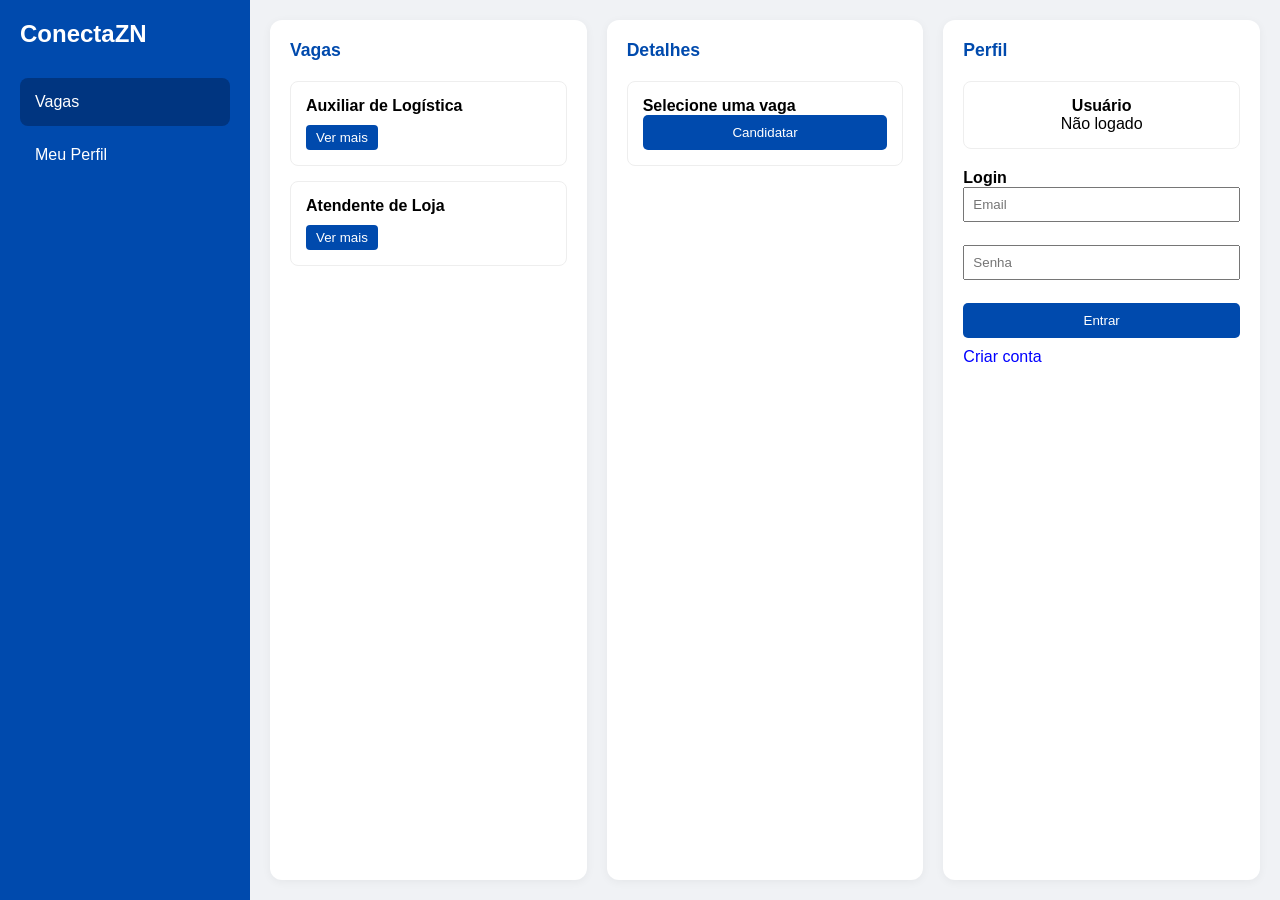
==== index.html @ 75117293 "primeiro commit" ====
<!DOCTYPE html>
<html lang="pt-br">
<head>
    <meta charset="UTF-8">
    <meta name="viewport" content="width=device-width, initial-scale=1.0">
    <title>ConectaZN</title>
    <link rel="stylesheet" href="style.css">
</head>
<body>

<div class="container">

    <nav class="sidebar">
        <h2>ConectaZN</h2>
        <ul>
            <li class="active">Vagas</li>
            <li>Meu Perfil</li>
        </ul>
    </nav>

    <main class="content">

        <!-- VAGAS -->
        <section class="column">
            <h3>Vagas</h3>

            <div class="card">
                <h4>Auxiliar de Logística</h4>
                <button class="btn-small">Ver mais</button>
            </div>

            <div class="card">
                <h4>Atendente de Loja</h4>
                <button class="btn-small">Ver mais</button>
            </div>
        </section>

        <!-- DETALHES -->
        <section class="column">
            <h3>Detalhes</h3>
            <div class="details">
                <h4 id="det-titulo">Selecione uma vaga</h4>
                <p id="det-empresa"></p>
                <p id="det-salario"></p>
                <p id="det-desc"></p>
                <button class="btn-primary" id="btn-candidatar">Candidatar</button>
            </div>
        </section>

        <!-- PERFIL -->
        <section class="column">
            <h3>Perfil</h3>

            <div class="profile-card">
                <h4 id="nome-usuario">Usuário</h4>
                <p id="status-usuario">Não logado</p>
            </div>

            <!-- AUTH -->
            <div class="auth-box">
                <h4 id="auth-title">Login</h4>

                <input type="text" id="auth-email" placeholder="Email"><br><br>
                <input type="password" id="auth-senha" placeholder="Senha"><br><br>

                <button class="btn-primary" id="btn-auth">Entrar</button>

                <div id="tipo-conta" style="display:none;">
                    <p>Tipo:</p>
                    <button class="btn-small" id="tipo-usuario">Candidato</button>
                    <button class="btn-small" id="tipo-empresa">Empresa</button>
                </div>

                <p style="margin-top:10px;">
                    <span id="toggle-cadastro" style="cursor:pointer;color:blue;">
                        Criar conta
                    </span>
                </p>
            </div>
        </section>

    </main>
</div>

<script src="script.js"></script>
</body>
</html>
---- style.css ----
* {
    margin: 0;
    padding: 0;
    box-sizing: border-box;
    font-family: 'Segoe UI', Tahoma, Geneva, Verdana, sans-serif;
}

body {
    background-color: #f0f2f5;
    height: 100vh;
}

.container {
    display: flex;
    height: 100%;
}

/* Barra Lateral */
.sidebar {
    width: 250px;
    background-color: #004aad;
    color: white;
    padding: 20px;
    display: flex;
    flex-direction: column;
}

.sidebar h2 { margin-bottom: 30px; }

.sidebar ul { list-style: none; }

.sidebar li {
    padding: 15px;
    cursor: pointer;
    border-radius: 8px;
    margin-bottom: 5px;
}

.sidebar li.active, .sidebar li:hover {
    background-color: #003580;
}

/* Área Principal */
.content {
    flex: 1;
    display: grid;
    grid-template-columns: 1fr 1fr 1fr;
    gap: 20px;
    padding: 20px;
}

.column {
    background: #ffffff;
    border-radius: 12px;
    padding: 20px;
    box-shadow: 0 2px 10px rgba(0,0,0,0.05);
}

h3 {
    color: #004aad;
    margin-bottom: 20px;
    font-size: 1.1rem;
}

/* Cards e Botões */
.card, .details, .profile-card {
    border: 1px solid #eee;
    padding: 15px;
    border-radius: 8px;
    margin-bottom: 15px;
}

.btn-primary {
    background: #004aad;
    color: white;
    border: none;
    padding: 10px 20px;
    border-radius: 5px;
    cursor: pointer;
    width: 100%;
}

.btn-small {
    background: #004aad;
    color: white;
    border: none;
    padding: 5px 10px;
    border-radius: 4px;
    margin-top: 10px;
}

.profile-pic {
    width: 80px;
    height: 80px;
    background: #ddd;
    border-radius: 50%;
    margin: 0 auto 10px;
}

.profile-card { text-align: center; }

.auth-box {
    margin-top: 20px;
}

.auth-box input {
    width: 100%;
    padding: 8px;
    margin-bottom: 5px;
}
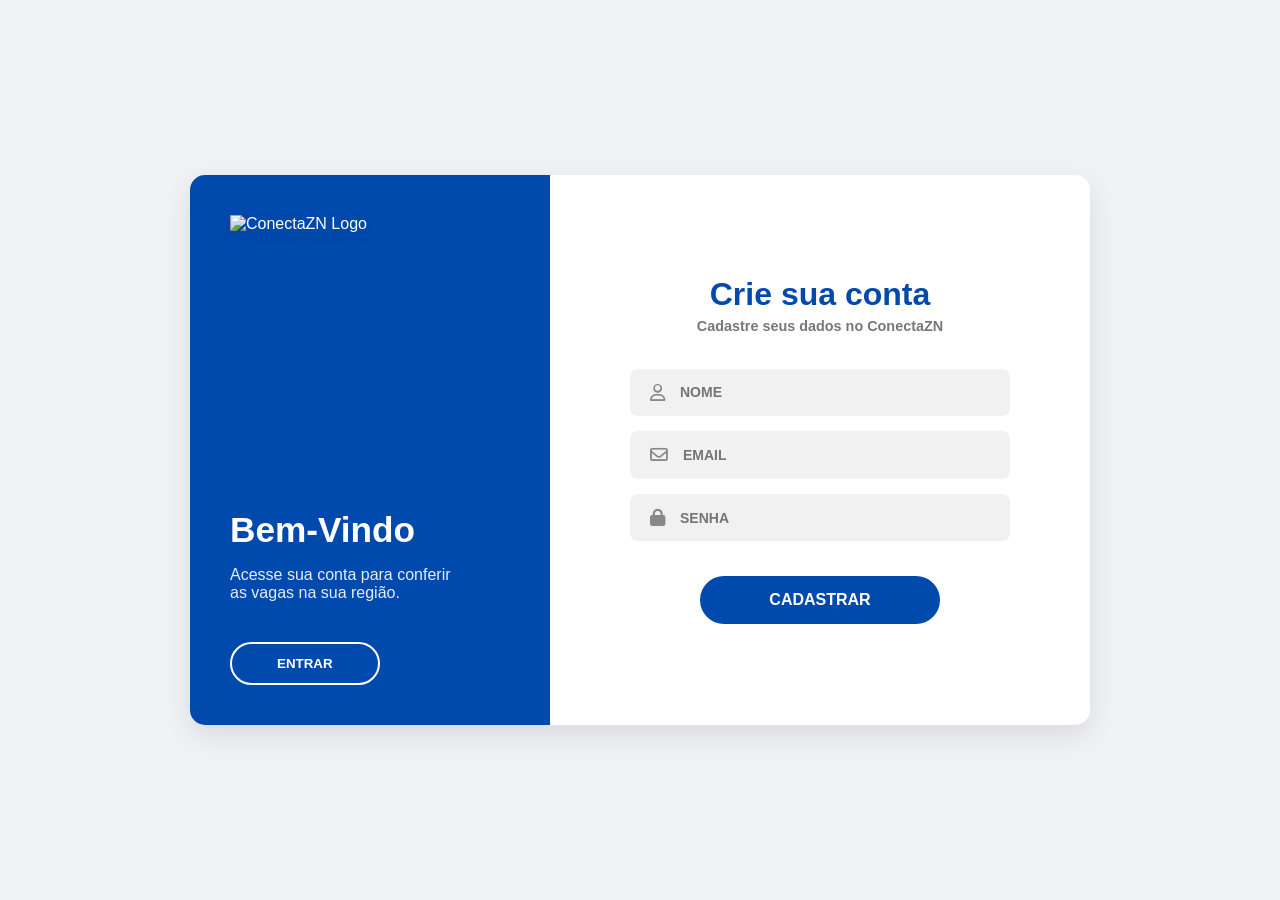
==== commit 318ede12: "atualizando" ====
--- a/index.html
+++ b/index.html
@@ -2,86 +2,53 @@
 <html lang="pt-br">
 <head>
     <meta charset="UTF-8">
-    <meta name="viewport" content="width=device-width, initial-scale=1.0">
-    <title>ConectaZN</title>
+    <title>ConectaZN - Login</title>
+    <link rel="stylesheet" href="https://cdnjs.cloudflare.com/ajax/libs/font-awesome/6.4.0/css/all.min.css">
     <link rel="stylesheet" href="style.css">
 </head>
 <body>
 
-<div class="container">
-
-    <nav class="sidebar">
-        <h2>ConectaZN</h2>
-        <ul>
-            <li class="active">Vagas</li>
-            <li>Meu Perfil</li>
-        </ul>
-    </nav>
-
-    <main class="content">
-
-        <!-- VAGAS -->
-        <section class="column">
-            <h3>Vagas</h3>
-
-            <div class="card">
-                <h4>Auxiliar de Logística</h4>
-                <button class="btn-small">Ver mais</button>
+    <div class="container">
+        <div class="card">
+            
+            <div class="painel-esquerdo">
+                <div class="logo-area">
+                    <img src="fotos/759b31a5-5b0c-4973-afcf-1857b90b463b-Photoroom.png" alt="ConectaZN Logo" class="brand-logo">
+                </div>
+                
+                <div class="conteudo-texto">
+                    <h2>Bem-Vindo</h2>
+                    <p>Acesse sua conta para conferir<br>as vagas na sua região.</p>
+                    <button class="btn-outline">ENTRAR</button>
+                </div>
             </div>
 
-            <div class="card">
-                <h4>Atendente de Loja</h4>
-                <button class="btn-small">Ver mais</button>
-            </div>
-        </section>
+            <div class="painel-direito">
+                <h2>Crie sua conta</h2>
+                <p class="subtitulo">Cadastre seus dados no ConectaZN</p>
 
-        <!-- DETALHES -->
-        <section class="column">
-            <h3>Detalhes</h3>
-            <div class="details">
-                <h4 id="det-titulo">Selecione uma vaga</h4>
-                <p id="det-empresa"></p>
-                <p id="det-salario"></p>
-                <p id="det-desc"></p>
-                <button class="btn-primary" id="btn-candidatar">Candidatar</button>
-            </div>
-        </section>
-
-        <!-- PERFIL -->
-        <section class="column">
-            <h3>Perfil</h3>
-
-            <div class="profile-card">
-                <h4 id="nome-usuario">Usuário</h4>
-                <p id="status-usuario">Não logado</p>
+                <form action="#">
+                    <div class="input-box">
+                        <i class="fa-regular fa-user"></i>
+                        <input type="text" placeholder="NOME" required>
+                    </div>
+                    
+                    <div class="input-box">
+                        <i class="fa-regular fa-envelope"></i>
+                        <input type="email" placeholder="EMAIL" required>
+                    </div>
+                    
+                    <div class="input-box">
+                        <i class="fa-solid fa-lock"></i>
+                        <input type="password" placeholder="SENHA" required>
+                    </div>
+                    
+                    <button type="submit" class="btn-solido">CADASTRAR</button>
+                </form>
             </div>
 
-            <!-- AUTH -->
-            <div class="auth-box">
-                <h4 id="auth-title">Login</h4>
+        </div>
+    </div>
 
-                <input type="text" id="auth-email" placeholder="Email"><br><br>
-                <input type="password" id="auth-senha" placeholder="Senha"><br><br>
-
-                <button class="btn-primary" id="btn-auth">Entrar</button>
-
-                <div id="tipo-conta" style="display:none;">
-                    <p>Tipo:</p>
-                    <button class="btn-small" id="tipo-usuario">Candidato</button>
-                    <button class="btn-small" id="tipo-empresa">Empresa</button>
-                </div>
-
-                <p style="margin-top:10px;">
-                    <span id="toggle-cadastro" style="cursor:pointer;color:blue;">
-                        Criar conta
-                    </span>
-                </p>
-            </div>
-        </section>
-
-    </main>
-</div>
-
-<script src="script.js"></script>
 </body>
 </html>
--- a/style.css
+++ b/style.css
@@ -1,3 +1,4 @@
+/* RESET PADRÃO */
 * {
     margin: 0;
     padding: 0;
@@ -5,106 +6,151 @@
     font-family: 'Segoe UI', Tahoma, Geneva, Verdana, sans-serif;
 }
 
+/* CENTRALIZAÇÃO DA TELA */
 body {
     background-color: #f0f2f5;
+    display: flex;
+    justify-content: center;
+    align-items: center;
     height: 100vh;
 }
 
-.container {
+/* CONTAINER PRINCIPAL (O CARD) */
+.card {
+    background-color: #ffffff;
+    width: 900px;
+    min-height: 550px;
     display: flex;
-    height: 100%;
+    border-radius: 15px;
+    box-shadow: 0 10px 30px rgba(0, 0, 0, 0.1);
+    overflow: hidden;
 }
 
-/* Barra Lateral */
-.sidebar {
-    width: 250px;
-    background-color: #004aad;
+/* PAINEL ESQUERDO (AZUL) */
+.painel-esquerdo {
+    background-color: #004aad; /* Azul principal da marca */
+    width: 40%;
     color: white;
-    padding: 20px;
+    padding: 40px;
     display: flex;
     flex-direction: column;
+    justify-content: space-between;
 }
 
-.sidebar h2 { margin-bottom: 30px; }
+/* Ajuste da imagem do Logo */
+.brand-logo {
+    width: 130px; 
+    height: auto;
+    filter: drop-shadow(0px 4px 6px rgba(0,0,0,0.1));
+}
 
-.sidebar ul { list-style: none; }
+.conteudo-texto h2 {
+    font-size: 2.2rem;
+    margin-bottom: 15px;
+    line-height: 1.2;
+    font-weight: 800;
+}
 
-.sidebar li {
-    padding: 15px;
+.conteudo-texto p {
+    font-size: 1rem;
+    margin-bottom: 40px;
+    opacity: 0.9;
+}
+
+/* Botão Vazado (Entrar) */
+.btn-outline {
+    background: transparent;
+    color: white;
+    border: 2px solid white;
+    padding: 12px 45px;
+    border-radius: 30px;
+    font-weight: bold;
     cursor: pointer;
-    border-radius: 8px;
+    transition: 0.3s;
+    text-transform: uppercase;
+}
+
+.btn-outline:hover {
+    background-color: white;
+    color: #004aad;
+}
+
+/* PAINEL DIREITO (BRANCO) */
+.painel-direito {
+    width: 60%;
+    padding: 50px;
+    display: flex;
+    flex-direction: column;
+    align-items: center;
+    justify-content: center;
+}
+
+.painel-direito h2 {
+    color: #004aad;
+    font-size: 2rem;
+    font-weight: 800;
     margin-bottom: 5px;
 }
 
-.sidebar li.active, .sidebar li:hover {
-    background-color: #003580;
+.subtitulo {
+    color: #777;
+    margin-bottom: 35px;
+    font-size: 0.9rem;
+    font-weight: 600;
 }
 
-/* Área Principal */
-.content {
-    flex: 1;
-    display: grid;
-    grid-template-columns: 1fr 1fr 1fr;
-    gap: 20px;
-    padding: 20px;
+form {
+    width: 100%;
+    max-width: 380px;
+    display: flex;
+    flex-direction: column;
+    align-items: center;
 }
 
-.column {
-    background: #ffffff;
-    border-radius: 12px;
-    padding: 20px;
-    box-shadow: 0 2px 10px rgba(0,0,0,0.05);
+/* CAIXA DOS CAMPOS (CINZA) */
+.input-box {
+    width: 100%;
+    background-color: #f1f1f1;
+    display: flex;
+    align-items: center;
+    padding: 15px 20px;
+    margin-bottom: 15px;
+    border-radius: 8px;
 }
 
-h3 {
-    color: #004aad;
-    margin-bottom: 20px;
+.input-box i {
+    color: #888;
+    margin-right: 15px;
     font-size: 1.1rem;
 }
 
-/* Cards e Botões */
-.card, .details, .profile-card {
-    border: 1px solid #eee;
-    padding: 15px;
-    border-radius: 8px;
-    margin-bottom: 15px;
+.input-box input {
+    border: none;
+    background: transparent;
+    outline: none;
+    width: 100%;
+    font-size: 14px;
+    font-weight: 600;
+    color: #333;
 }
 
-.btn-primary {
-    background: #004aad;
+/* BOTÃO CADASTRAR (AZUL) */
+.btn-solido {
+    background-color: #004aad; /* Azul alterado conforme solicitado */
     color: white;
     border: none;
-    padding: 10px 20px;
-    border-radius: 5px;
+    padding: 15px 0;
+    width: 240px;
+    border-radius: 30px;
+    font-weight: bold;
+    font-size: 1rem;
     cursor: pointer;
-    width: 100%;
+    margin-top: 20px;
+    transition: 0.3s;
+    text-transform: uppercase;
 }
 
-.btn-small {
-    background: #004aad;
-    color: white;
-    border: none;
-    padding: 5px 10px;
-    border-radius: 4px;
-    margin-top: 10px;
-}
-
-.profile-pic {
-    width: 80px;
-    height: 80px;
-    background: #ddd;
-    border-radius: 50%;
-    margin: 0 auto 10px;
-}
-
-.profile-card { text-align: center; }
-
-.auth-box {
-    margin-top: 20px;
-}
-
-.auth-box input {
-    width: 100%;
-    padding: 8px;
-    margin-bottom: 5px;
+.btn-solido:hover {
+    background-color: #003380; /* Tom mais escuro para o efeito de clique */
+    box-shadow: 0 5px 15px rgba(0, 74, 173, 0.3);
 }
